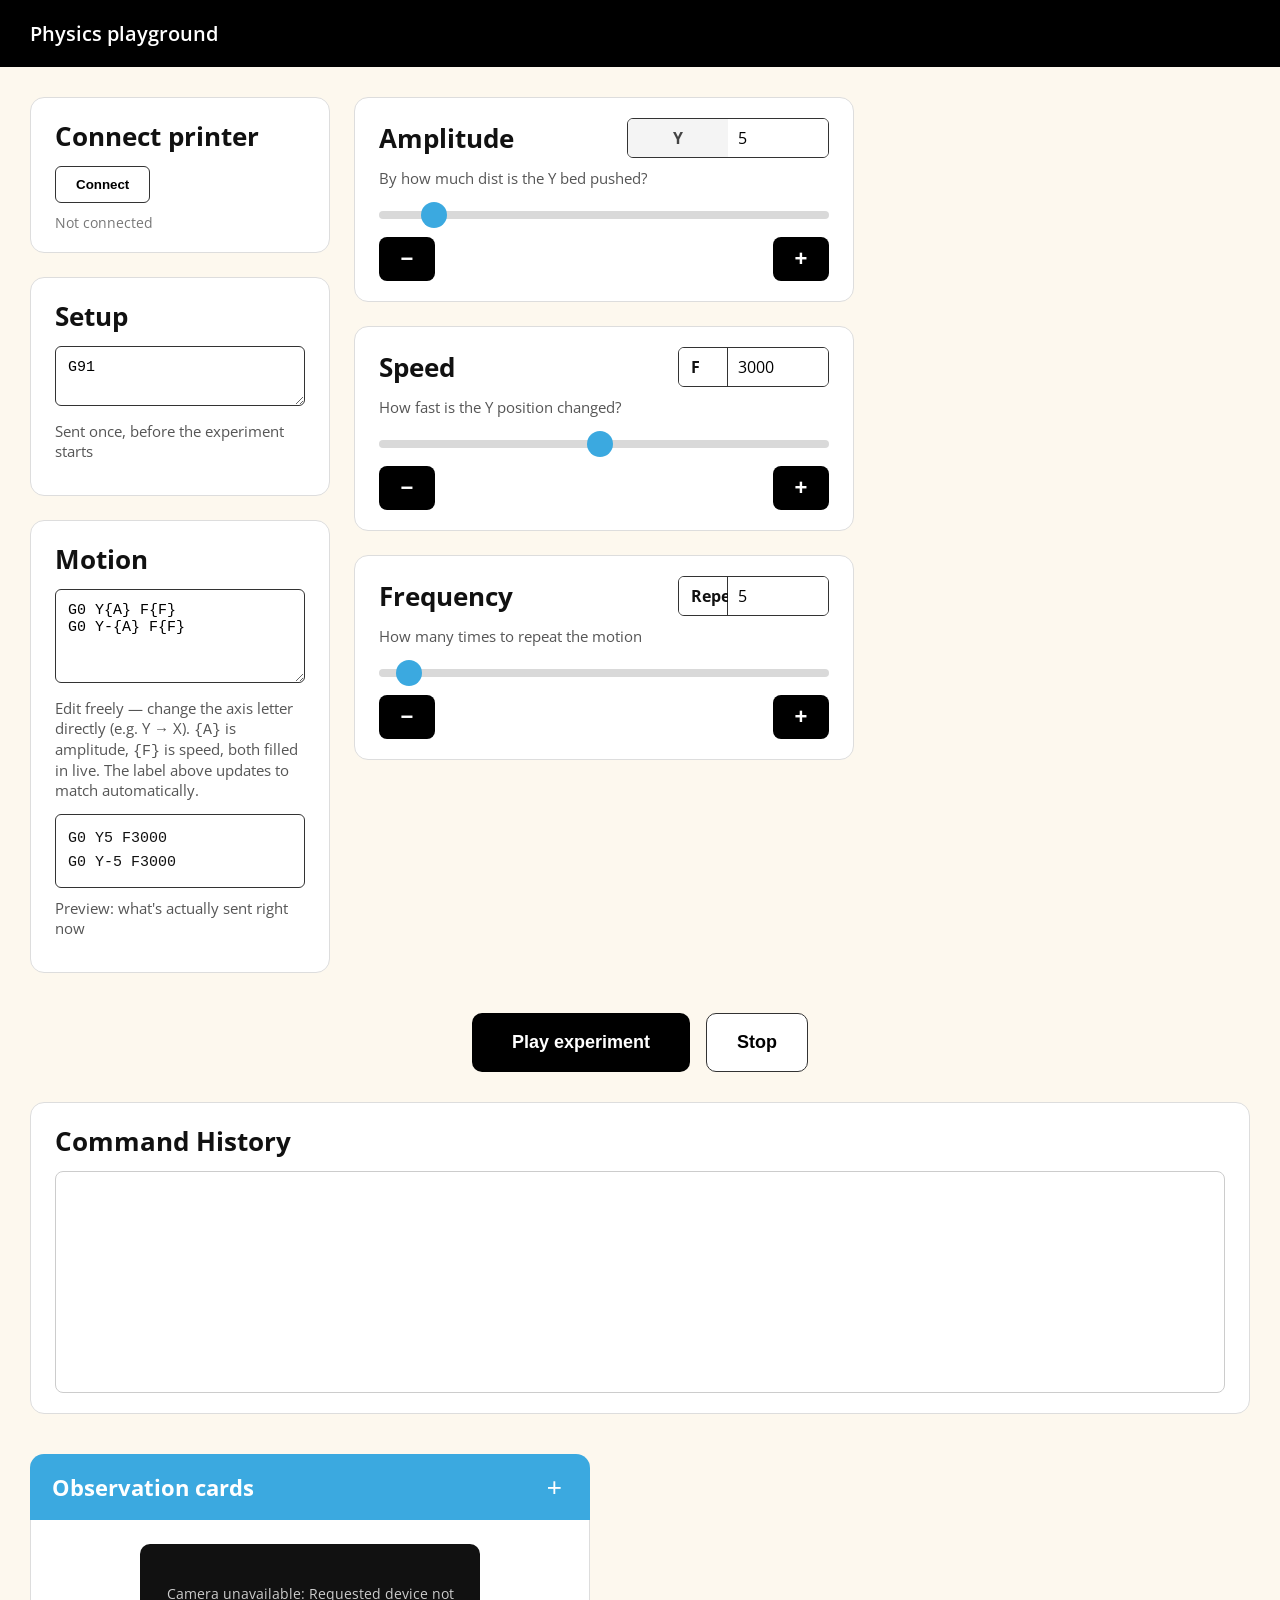
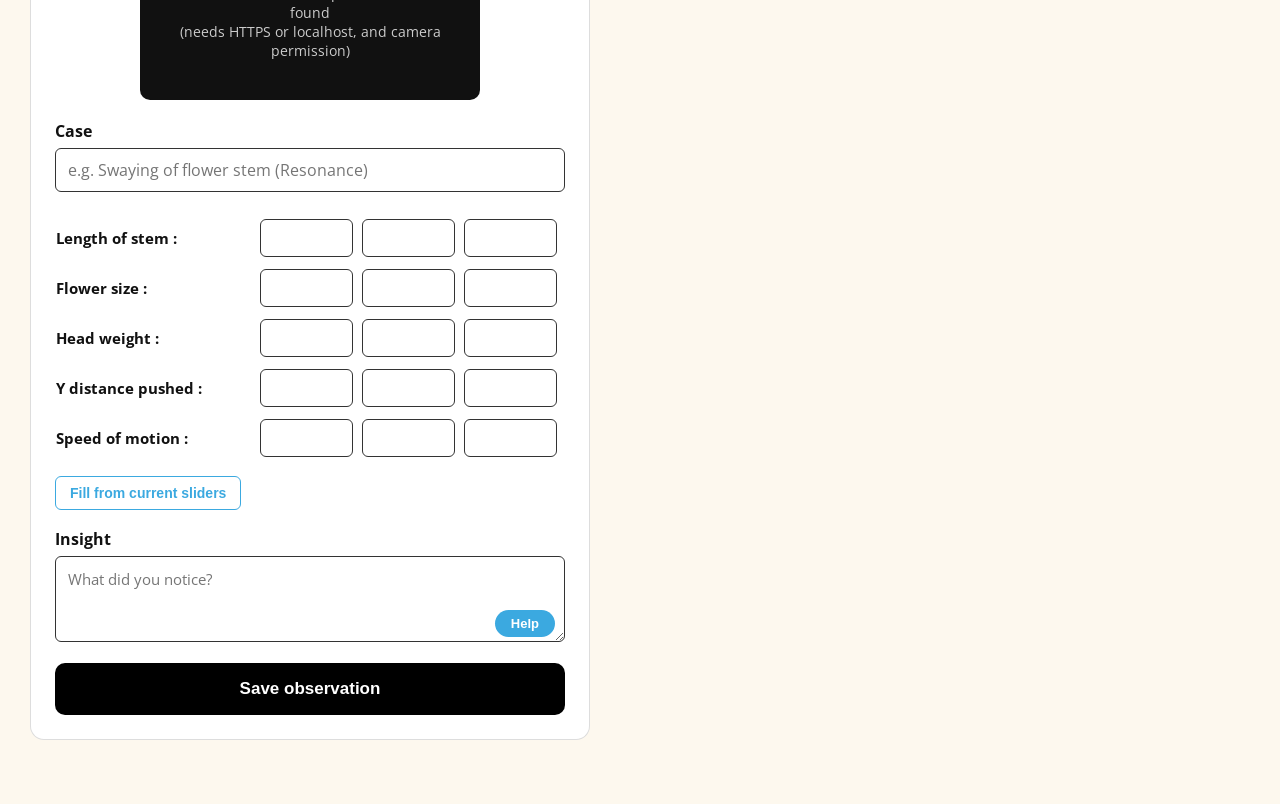
==== index.html @ 3752cb42 "Rename index (3).html to index.html" ====
<!DOCTYPE html>
<html lang="en">
<head>
    <meta charset="utf-8" />
    <link rel="stylesheet" href="style.css">
    <link rel="preconnect" href="https://fonts.googleapis.com">
    <link rel="preconnect" href="https://fonts.gstatic.com" crossorigin>
    <link href="https://fonts.googleapis.com/css2?family=Open+Sans:wght@300;400;500;600;700&display=swap" rel="stylesheet">
    <title>Physics Playground</title>
</head>
<body>

    <header class="topbar">Physics playground</header>

    <div class="grid">

        <!-- LEFT COLUMN -->
        <div class="col left-col">

            <div class="panel">
                <h2>Connect printer</h2>
                <button id="connectButton" class="outline-btn">Connect</button>
                <div id="connectStatus" class="status">Not connected</div>
            </div>

            <div class="panel">
                <h2>Setup</h2>
                <textarea id="setupInput" class="code-box" rows="2">G91</textarea>
                <div class="hint">Sent once, before the experiment starts</div>
            </div>

            <div class="panel">
                <h2>Motion</h2>
                <textarea id="motionInput" class="code-box" rows="4">G0 Y{A} F{F}
G0 Y-{A} F{F}</textarea>
                <div class="hint">Edit freely — change the axis letter directly (e.g. Y → X). <code>{A}</code> is amplitude, <code>{F}</code> is speed, both filled in live. The label above updates to match automatically.</div>
                <div id="motionPreview" class="code-box motion-preview"></div>
                <div class="hint">Preview: what's actually sent right now</div>
            </div>

        </div>

        <!-- RIGHT COLUMN -->
        <div class="col right-col">

            <div class="panel">
                <div class="panel-header">
                    <h2>Amplitude</h2>
                    <div class="value-box">
                        <input id="ampAxis" class="axis-input" type="text" value="Y" maxlength="2" readonly>
                        <input id="ampValue" type="number" value="5" min="0" max="50" step="1">
                    </div>
                </div>
                <div class="hint">By how much dist is the Y bed pushed?</div>
                <input id="ampSlider" type="range" min="0" max="50" step="1" value="5" class="slider">
                <div class="slider-buttons">
                    <button class="step-btn" data-target="amp" data-dir="-1">&minus;</button>
                    <button class="step-btn" data-target="amp" data-dir="1">+</button>
                </div>
            </div>

            <div class="panel">
                <div class="panel-header">
                    <h2>Speed</h2>
                    <div class="value-box">
                        <span class="value-label">F</span>
                        <input id="speedValue" type="number" value="3000" min="100" max="6000" step="100">
                    </div>
                </div>
                <div class="hint">How fast is the Y position changed?</div>
                <input id="speedSlider" type="range" min="100" max="6000" step="100" value="3000" class="slider">
                <div class="slider-buttons">
                    <button class="step-btn" data-target="speed" data-dir="-1">&minus;</button>
                    <button class="step-btn" data-target="speed" data-dir="1">+</button>
                </div>
            </div>

            <div class="panel">
                <div class="panel-header">
                    <h2>Frequency</h2>
                    <div class="value-box">
                        <span class="value-label">Repeat</span>
                        <input id="repeatValue" type="number" value="5" min="1" max="100" step="1">
                    </div>
                </div>
                <div class="hint">How many times to repeat the motion</div>
                <input id="repeatSlider" type="range" min="1" max="100" step="1" value="5" class="slider">
                <div class="slider-buttons">
                    <button class="step-btn" data-target="repeat" data-dir="-1">&minus;</button>
                    <button class="step-btn" data-target="repeat" data-dir="1">+</button>
                </div>
            </div>

        </div>

    </div>

    <div class="play-row">
        <button id="playButton" class="play-btn">Play experiment</button>
        <button id="stopButton" class="stop-btn">Stop</button>
    </div>

    <div class="panel console-panel">
        <h2>Command History</h2>
        <div id="console"></div>
    </div>

    <div class="obs-section">
        <div class="obs-header">
            <h2>Observation cards</h2>
            <button id="addCardButton" class="add-card-btn" title="Add new card">+</button>
        </div>
        <div id="cardsContainer"></div>
    </div>

    <script src="sketch (3).js"></script>
    <script src="observation.js"></script>
</body>
</html>
---- style.css ----
html, body {
    margin: 0;
    padding: 0;
}

body {
    font-family: "Open Sans", sans-serif;
    background: #fdf8ee;
    color: #111;
}

.topbar {
    background: #000;
    color: #fff;
    padding: 20px 30px;
    font-size: 20px;
    font-weight: 600;
}

.grid {
    display: flex;
    gap: 24px;
    padding: 30px;
    align-items: flex-start;
    flex-wrap: wrap;
}

.col {
    display: flex;
    flex-direction: column;
    gap: 24px;
}

.left-col {
    width: 300px;
}

.right-col {
    width: 500px;
}

.panel {
    border: 1px solid #ddd;
    border-radius: 14px;
    padding: 20px 24px;
    background: #fff;
}

.panel h2 {
    margin: 0 0 12px 0;
    font-size: 26px;
    font-weight: 700;
}

.panel-header {
    display: flex;
    align-items: center;
    justify-content: space-between;
    gap: 12px;
}

.panel-header h2 {
    margin: 0;
}

.value-box {
    display: flex;
    align-items: stretch;
    border: 1px solid #333;
    border-radius: 6px;
    overflow: hidden;
}

.value-label,
.axis-input {
    background: #fff;
    border: none;
    border-right: 1px solid #333;
    padding: 8px 12px;
    font-weight: 700;
    display: flex;
    align-items: center;
    width: 24px;
    text-align: center;
    font-family: inherit;
    font-size: 16px;
}

.axis-input:focus {
    outline: 2px solid #3ba9e0;
}

.axis-input[readonly] {
    background: #f4f4f4;
    color: #444;
}

.value-box input {
    border: none;
    width: 80px;
    padding: 8px 10px;
    font-family: inherit;
    font-size: 16px;
}

.value-box input:focus {
    outline: 2px solid #3ba9e0;
}

.hint {
    color: #555;
    margin: 10px 0 14px 0;
    font-size: 15px;
}

.slider {
    -webkit-appearance: none;
    width: 100%;
    height: 8px;
    border-radius: 4px;
    background: #d9d9d9;
    outline: none;
    margin: 6px 0 18px 0;
}

.slider::-webkit-slider-thumb {
    -webkit-appearance: none;
    width: 26px;
    height: 26px;
    border-radius: 50%;
    background: #3ba9e0;
    cursor: pointer;
    border: none;
}

.slider::-moz-range-thumb {
    width: 26px;
    height: 26px;
    border-radius: 50%;
    background: #3ba9e0;
    cursor: pointer;
    border: none;
}

.slider-buttons {
    display: flex;
    justify-content: space-between;
}

.step-btn {
    background: #000;
    color: #fff;
    border: none;
    border-radius: 8px;
    width: 56px;
    height: 44px;
    font-size: 22px;
    font-weight: 700;
    cursor: pointer;
}

.step-btn:hover {
    background: #222;
}

.outline-btn {
    background: #fff;
    border: 1px solid #333;
    border-radius: 6px;
    padding: 10px 20px;
    font-weight: 600;
    cursor: pointer;
}

.outline-btn:hover {
    background: #f0f0f0;
}

.status {
    margin-top: 10px;
    font-size: 14px;
    color: #777;
}

.code-box {
    width: 100%;
    box-sizing: border-box;
    border: 1px solid #333;
    border-radius: 6px;
    padding: 12px;
    font-family: monospace;
    font-size: 15px;
    background: #fff;
    resize: vertical;
    white-space: pre;
}

.motion-preview {
    white-space: pre-line;
    line-height: 1.6;
}

.play-row {
    display: flex;
    justify-content: center;
    gap: 16px;
    padding: 10px 30px 30px 30px;
}

.play-btn {
    background: #000;
    color: #fff;
    border: none;
    border-radius: 10px;
    padding: 18px 40px;
    font-size: 18px;
    font-weight: 700;
    cursor: pointer;
}

.play-btn:hover {
    background: #222;
}

.play-btn:disabled {
    background: #999;
    cursor: not-allowed;
}

.stop-btn {
    background: #fff;
    color: #000;
    border: 1px solid #333;
    border-radius: 10px;
    padding: 18px 30px;
    font-size: 18px;
    font-weight: 700;
    cursor: pointer;
}

.console-panel {
    margin: 0 30px 40px 30px;
}

#console {
    height: 200px;
    border: 1px solid #ccc;
    border-radius: 8px;
    padding: 10px;
    overflow-y: auto;
    background: #fff;
    font-family: monospace;
    font-size: 14px;
}

/* ---------------- Observation cards ---------------- */

.obs-section {
    max-width: 560px;
    margin: 0 30px 60px 30px;
}

.obs-header {
    background: #3ba9e0;
    color: #fff;
    border-radius: 14px 14px 0 0;
    padding: 18px 22px;
    display: flex;
    align-items: center;
    justify-content: space-between;
}

.obs-header h2 {
    margin: 0;
    font-size: 22px;
    font-weight: 700;
}

.add-card-btn {
    background: transparent;
    border: none;
    color: #fff;
    font-size: 26px;
    line-height: 1;
    cursor: pointer;
    padding: 0 6px;
}

.add-card-btn:hover {
    opacity: 0.8;
}

.obs-card {
    background: #fff;
    border: 1px solid #ddd;
    border-top: none;
    border-radius: 0 0 14px 14px;
    padding: 24px;
    margin-bottom: 24px;
}

.obs-card.saved {
    background: #fafffa;
}

.obs-video-wrap {
    position: relative;
    width: 100%;
    max-width: 340px;
    margin: 0 auto 20px auto;
    background: #111;
    border-radius: 10px;
    overflow: hidden;
}

.obs-video {
    width: 100%;
    display: block;
    aspect-ratio: 3 / 4;
    object-fit: cover;
    background: #111;
}

.record-btn {
    position: absolute;
    bottom: 14px;
    left: 50%;
    transform: translateX(-50%);
    width: 46px;
    height: 46px;
    border-radius: 50%;
    background: #d33;
    border: 3px solid #fff;
    cursor: pointer;
}

.record-btn.recording {
    background: #d33;
    animation: pulse 1s infinite;
}

@keyframes pulse {
    0%   { box-shadow: 0 0 0 0 rgba(221,51,51,0.6); }
    70%  { box-shadow: 0 0 0 12px rgba(221,51,51,0); }
    100% { box-shadow: 0 0 0 0 rgba(221,51,51,0); }
}

.record-timer {
    position: absolute;
    top: 10px;
    right: 12px;
    background: rgba(0,0,0,0.6);
    color: #fff;
    padding: 2px 8px;
    border-radius: 6px;
    font-family: monospace;
    font-size: 13px;
}

.camera-error {
    color: #ccc;
    text-align: center;
    padding: 40px 12px;
    font-size: 14px;
}

.obs-field {
    margin-bottom: 16px;
}

.obs-field label {
    display: block;
    font-weight: 700;
    margin-bottom: 6px;
}

.case-input {
    width: 100%;
    box-sizing: border-box;
    border: 1px solid #333;
    border-radius: 6px;
    padding: 10px 12px;
    font-family: inherit;
    font-size: 16px;
}

.obs-table {
    width: 100%;
    border-collapse: separate;
    border-spacing: 0 10px;
    margin-bottom: 8px;
}

.obs-table th {
    text-align: left;
    font-weight: 700;
    font-size: 15px;
    padding-right: 10px;
    white-space: nowrap;
    width: 40%;
}

.obs-table td {
    padding-right: 8px;
}

.obs-table input {
    width: 100%;
    box-sizing: border-box;
    border: 1px solid #333;
    border-radius: 6px;
    padding: 8px;
    font-family: inherit;
    font-size: 15px;
}

.fill-btn {
    background: #fff;
    border: 1px solid #3ba9e0;
    color: #3ba9e0;
    border-radius: 6px;
    padding: 8px 14px;
    font-size: 14px;
    font-weight: 600;
    cursor: pointer;
    margin-bottom: 18px;
}

.fill-btn:hover {
    background: #eaf7ff;
}

.insight-wrap {
    position: relative;
}

.insight-input {
    width: 100%;
    box-sizing: border-box;
    border: 1px solid #333;
    border-radius: 6px;
    padding: 12px;
    font-family: inherit;
    font-size: 15px;
    resize: vertical;
}

.help-btn {
    position: absolute;
    bottom: 10px;
    right: 10px;
    background: #3ba9e0;
    color: #fff;
    border: none;
    border-radius: 20px;
    padding: 6px 16px;
    font-size: 13px;
    font-weight: 700;
    cursor: pointer;
}

.help-btn:hover {
    background: #2f92c4;
}

.save-obs-btn {
    display: block;
    width: 100%;
    background: #000;
    color: #fff;
    border: none;
    border-radius: 10px;
    padding: 16px;
    font-size: 17px;
    font-weight: 700;
    cursor: pointer;
}

.save-obs-btn:disabled {
    background: #2e7d32;
    cursor: default;
}

.download-link {
    display: inline-block;
    margin-top: 14px;
    color: #3ba9e0;
    font-weight: 600;
    text-decoration: none;
}

.download-link:hover {
    text-decoration: underline;
}

[readonly] {
    background: #f6f6f6;
}
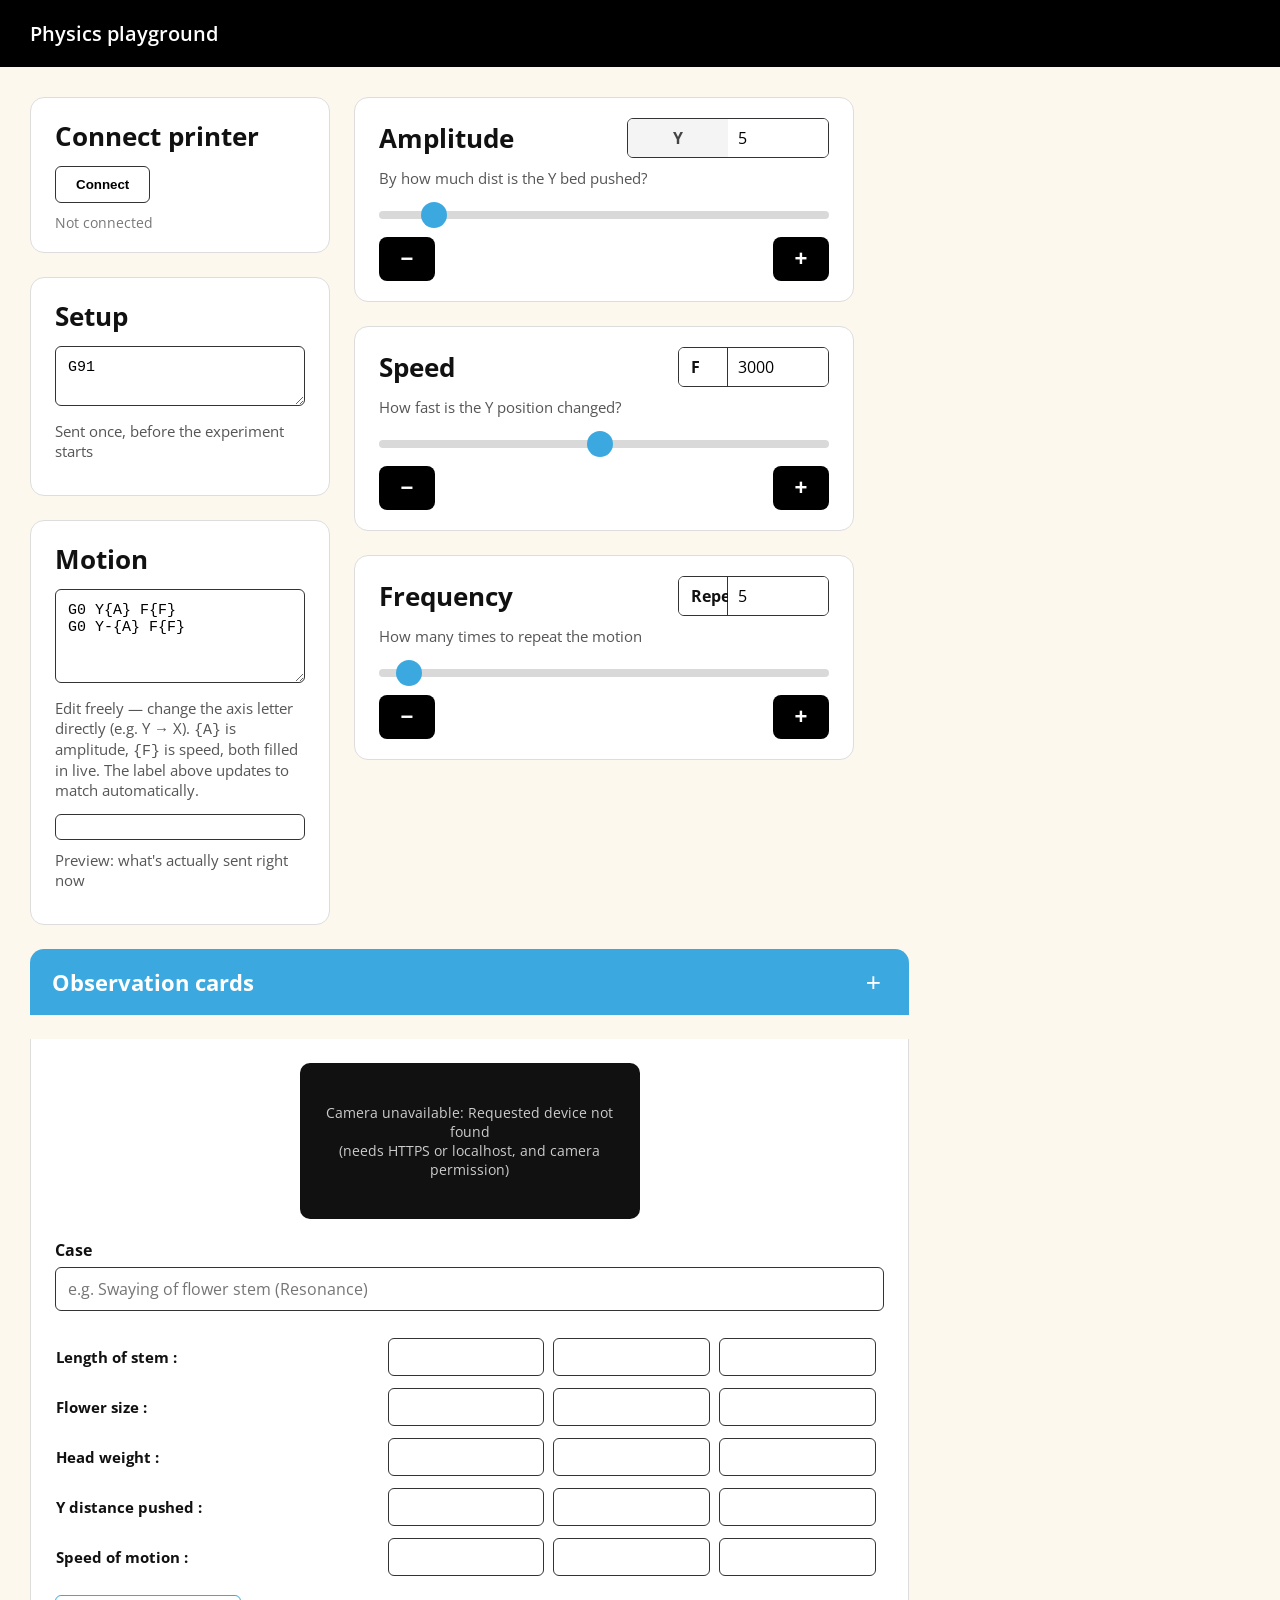
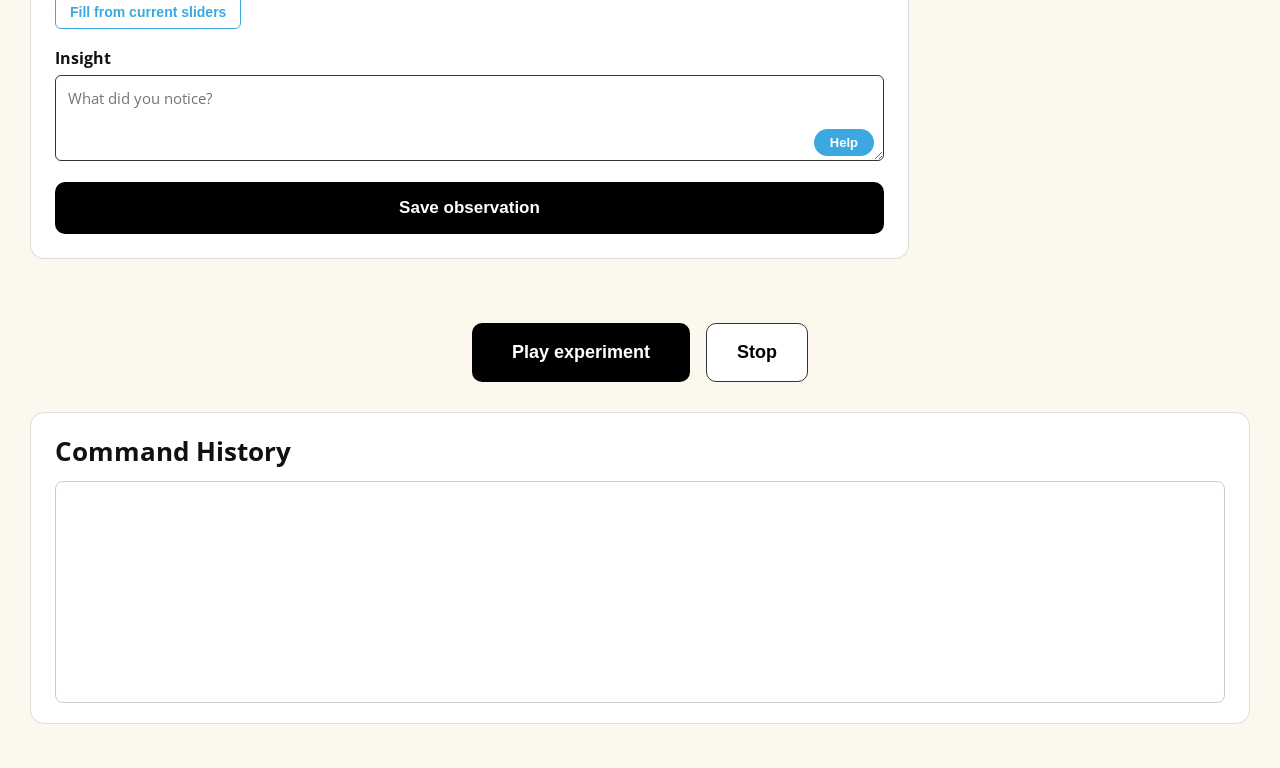
==== commit 8edd6ee9: "Refactor observation section and update script source" ====
--- a/index.html
+++ b/index.html
@@ -93,6 +93,15 @@
 
         </div>
 
+        <!-- OBSERVATION COLUMN -->
+        <div class="col obs-col">
+            <div class="obs-header">
+                <h2>Observation cards</h2>
+                <button id="addCardButton" class="add-card-btn" title="Add new card">+</button>
+            </div>
+            <div id="cardsContainer"></div>
+        </div>
+
     </div>
 
     <div class="play-row">
@@ -105,15 +114,7 @@
         <div id="console"></div>
     </div>
 
-    <div class="obs-section">
-        <div class="obs-header">
-            <h2>Observation cards</h2>
-            <button id="addCardButton" class="add-card-btn" title="Add new card">+</button>
-        </div>
-        <div id="cardsContainer"></div>
-    </div>
-
-    <script src="sketch (3).js"></script>
+    <script src="sketch.js"></script>
     <script src="observation.js"></script>
 </body>
 </html>
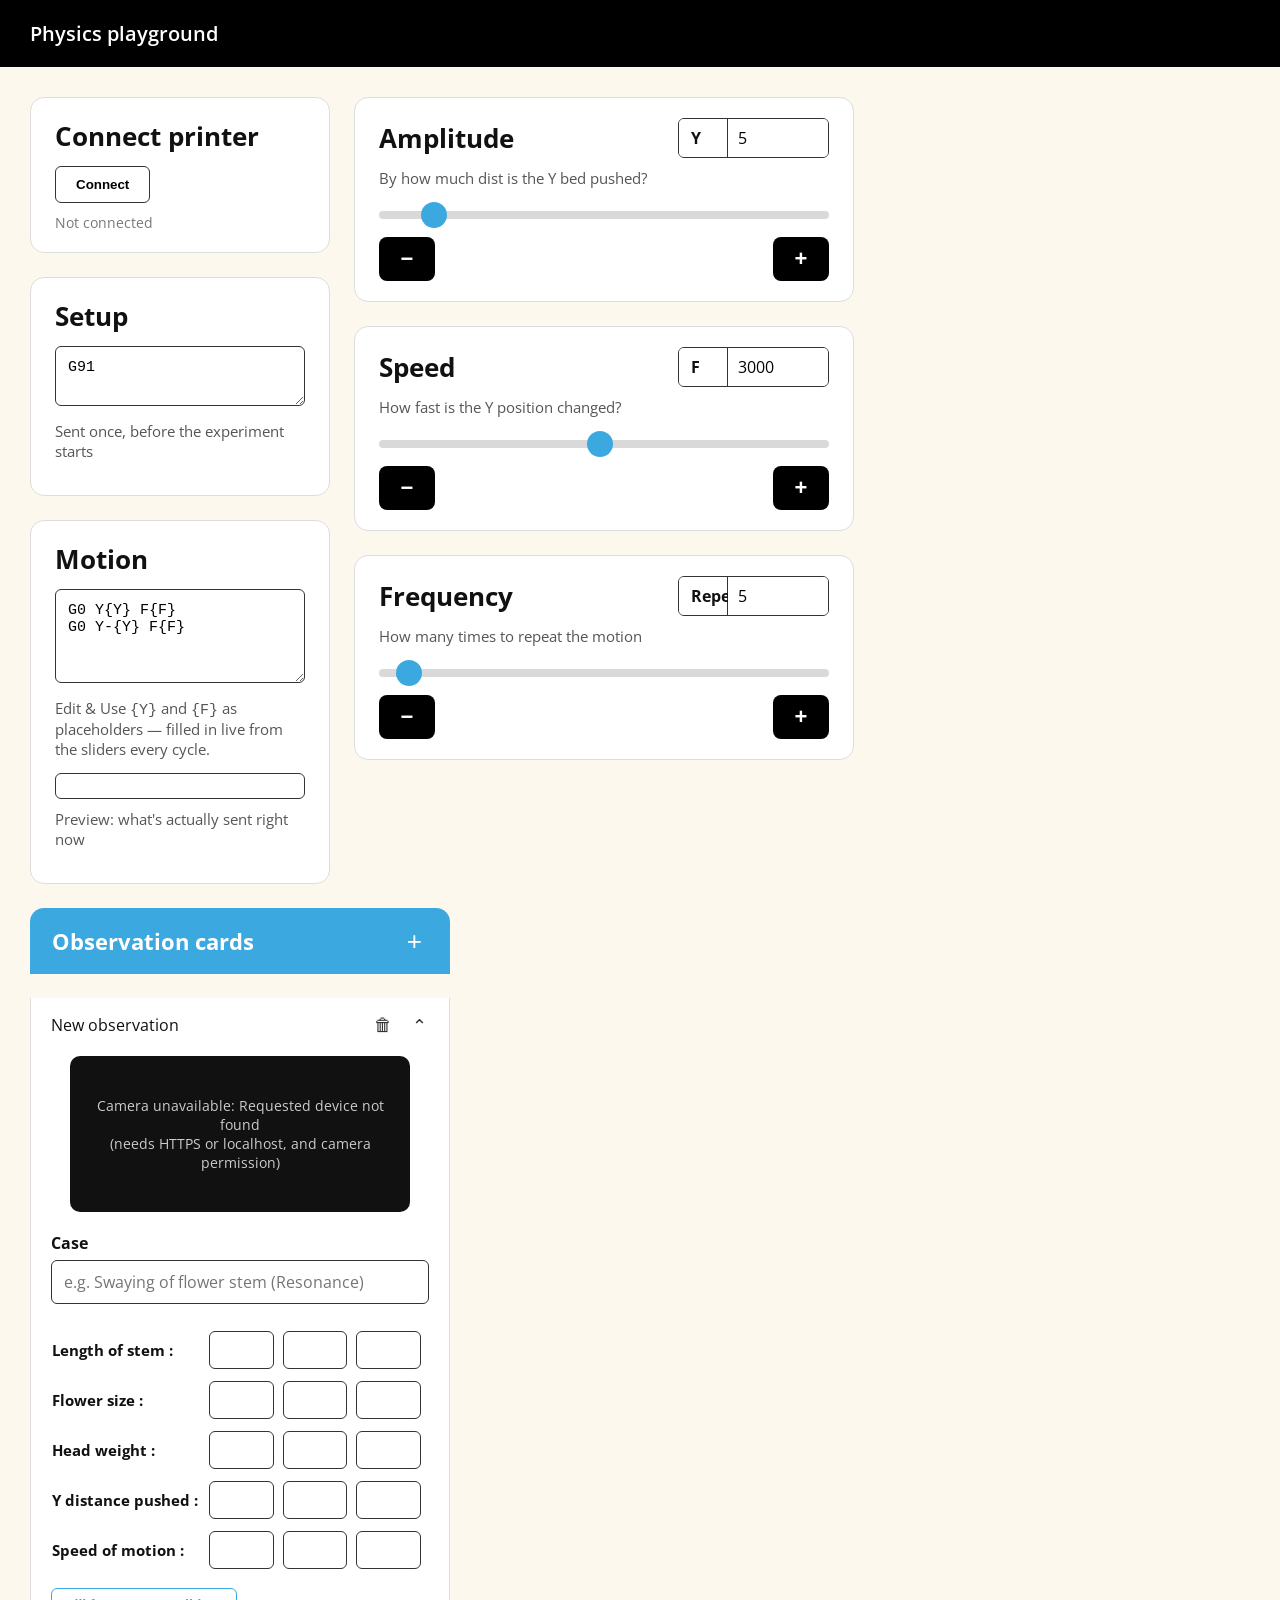
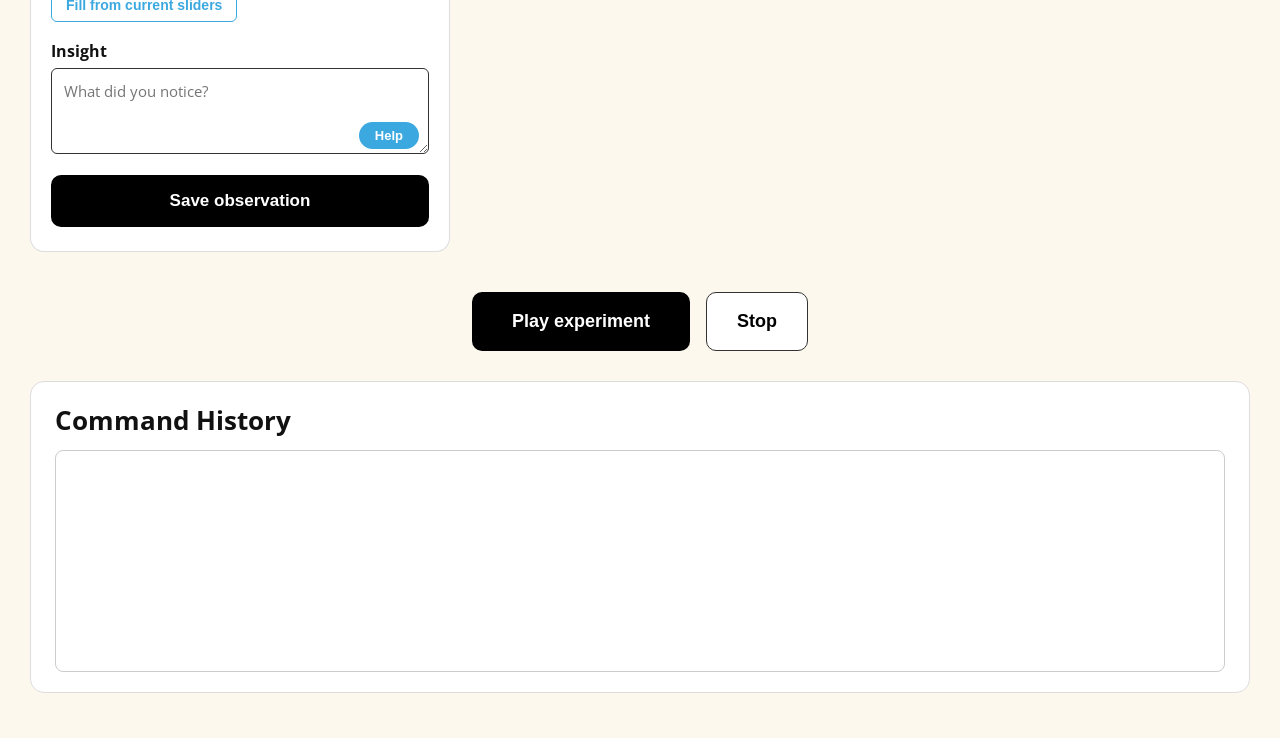
==== commit 153a65dc: "Update index.html" ====
--- a/index.html
+++ b/index.html
@@ -31,9 +31,9 @@
 
             <div class="panel">
                 <h2>Motion</h2>
-                <textarea id="motionInput" class="code-box" rows="4">G0 Y{A} F{F}
-G0 Y-{A} F{F}</textarea>
-                <div class="hint">Edit freely — change the axis letter directly (e.g. Y → X). <code>{A}</code> is amplitude, <code>{F}</code> is speed, both filled in live. The label above updates to match automatically.</div>
+                <textarea id="motionInput" class="code-box" rows="4">G0 Y{Y} F{F}
+G0 Y-{Y} F{F}</textarea>
+                <div class="hint">Edit & Use <code>{Y}</code> and <code>{F}</code> as placeholders — filled in live from the sliders every cycle.</div>
                 <div id="motionPreview" class="code-box motion-preview"></div>
                 <div class="hint">Preview: what's actually sent right now</div>
             </div>
@@ -47,7 +47,7 @@
                 <div class="panel-header">
                     <h2>Amplitude</h2>
                     <div class="value-box">
-                        <input id="ampAxis" class="axis-input" type="text" value="Y" maxlength="2" readonly>
+                        <span class="value-label">Y</span>
                         <input id="ampValue" type="number" value="5" min="0" max="50" step="1">
                     </div>
                 </div>
--- a/style.css
+++ b/style.css
@@ -255,9 +255,8 @@
 
 /* ---------------- Observation cards ---------------- */
 
-.obs-section {
-    max-width: 560px;
-    margin: 0 30px 60px 30px;
+.obs-col {
+    width: 420px;
 }
 
 .obs-header {
@@ -290,13 +289,77 @@
     opacity: 0.8;
 }
 
-.obs-card {
-    background: #fff;
+#cardsContainer {
     border: 1px solid #ddd;
     border-top: none;
     border-radius: 0 0 14px 14px;
-    padding: 24px;
-    margin-bottom: 24px;
+    background: #fff;
+    overflow: hidden;
+}
+
+.obs-card {
+    border-bottom: 1px solid #eee;
+}
+
+.obs-card:last-child {
+    border-bottom: none;
+}
+
+.obs-card-header {
+    display: flex;
+    align-items: center;
+    justify-content: space-between;
+    gap: 12px;
+    padding: 16px 20px;
+    cursor: pointer;
+}
+
+.obs-card-title {
+    font-size: 16px;
+    color: #111;
+    overflow: hidden;
+    text-overflow: ellipsis;
+    white-space: nowrap;
+    flex: 1;
+}
+
+.obs-card-actions {
+    display: flex;
+    align-items: center;
+    gap: 16px;
+    flex-shrink: 0;
+}
+
+.delete-btn,
+.toggle-btn {
+    background: none;
+    border: none;
+    cursor: pointer;
+    font-size: 18px;
+    color: #333;
+    padding: 2px;
+    line-height: 1;
+}
+
+.delete-btn:hover {
+    color: #d33;
+}
+
+.toggle-btn {
+    transition: transform 0.15s ease;
+    display: inline-block;
+}
+
+.obs-card:not(.collapsed) .toggle-btn {
+    transform: rotate(180deg);
+}
+
+.obs-card-body {
+    padding: 4px 20px 24px 20px;
+}
+
+.obs-card.collapsed .obs-card-body {
+    display: none;
 }
 
 .obs-card.saved {
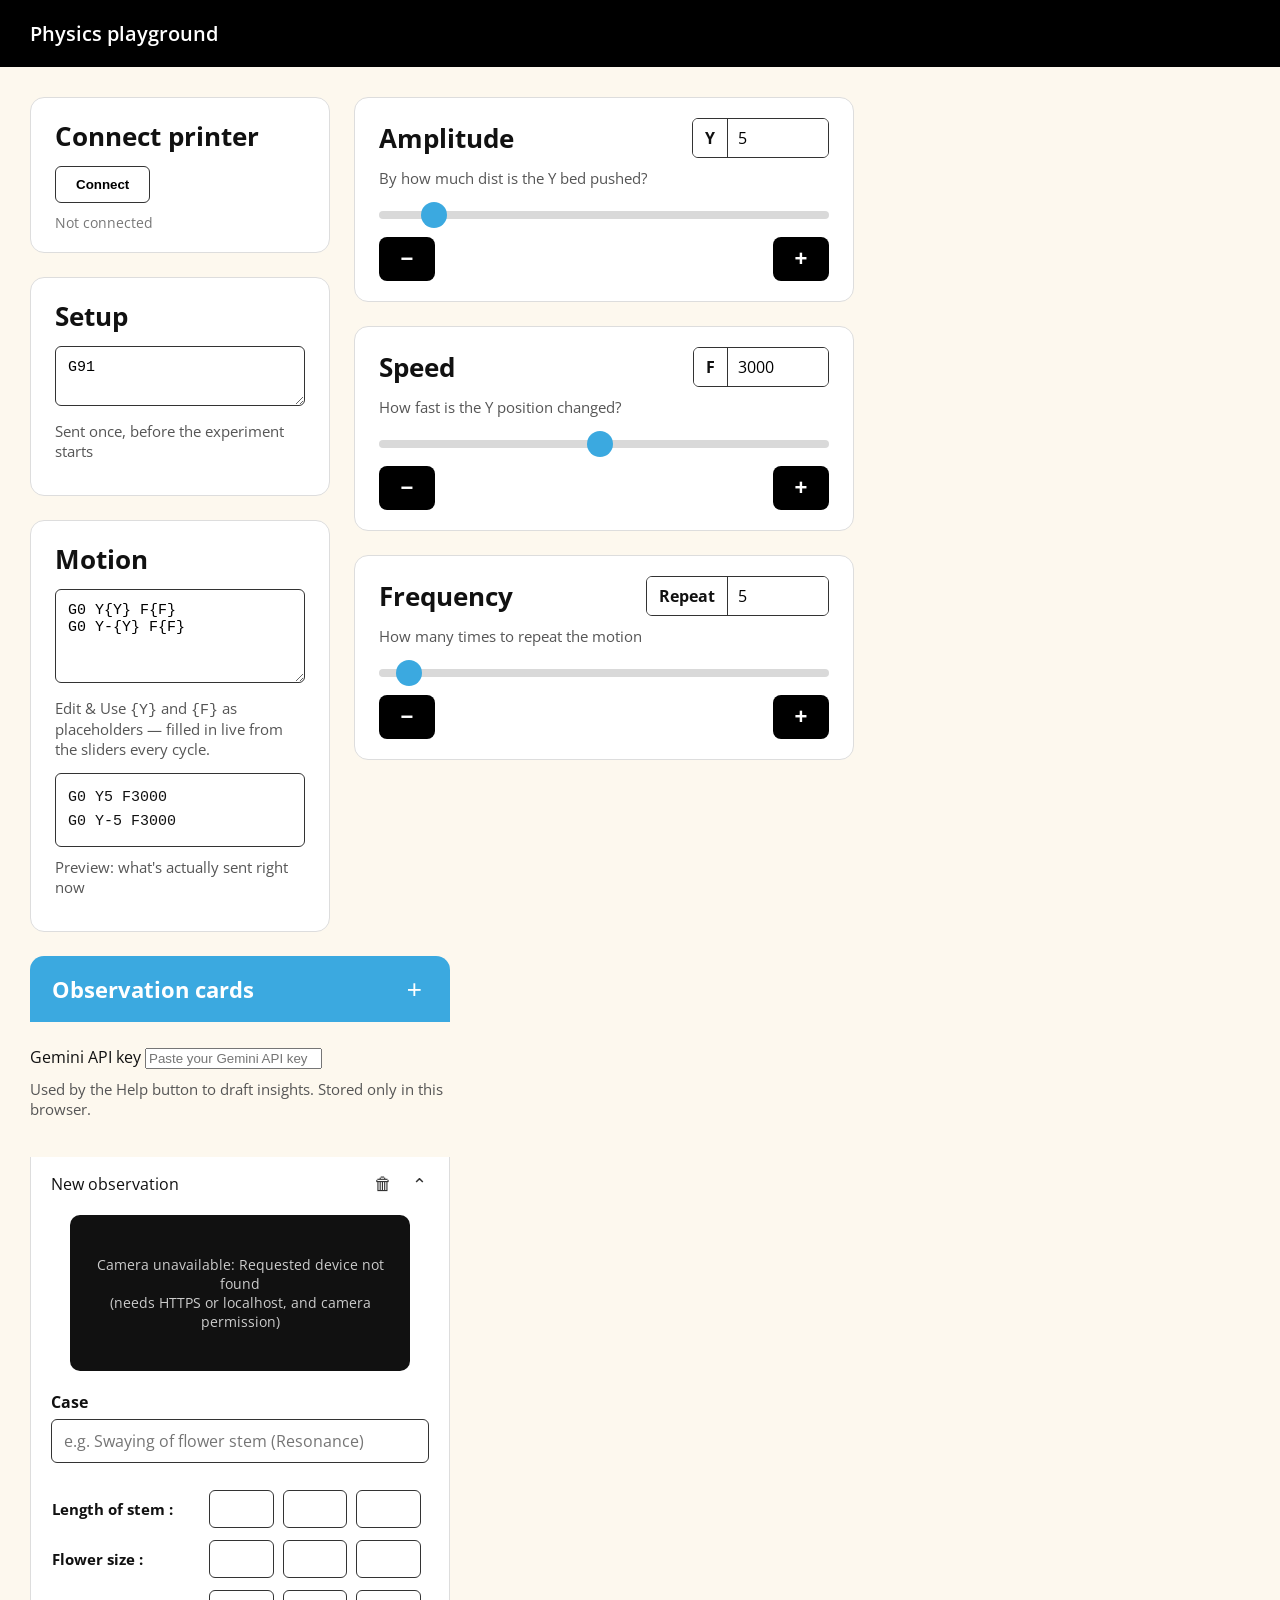
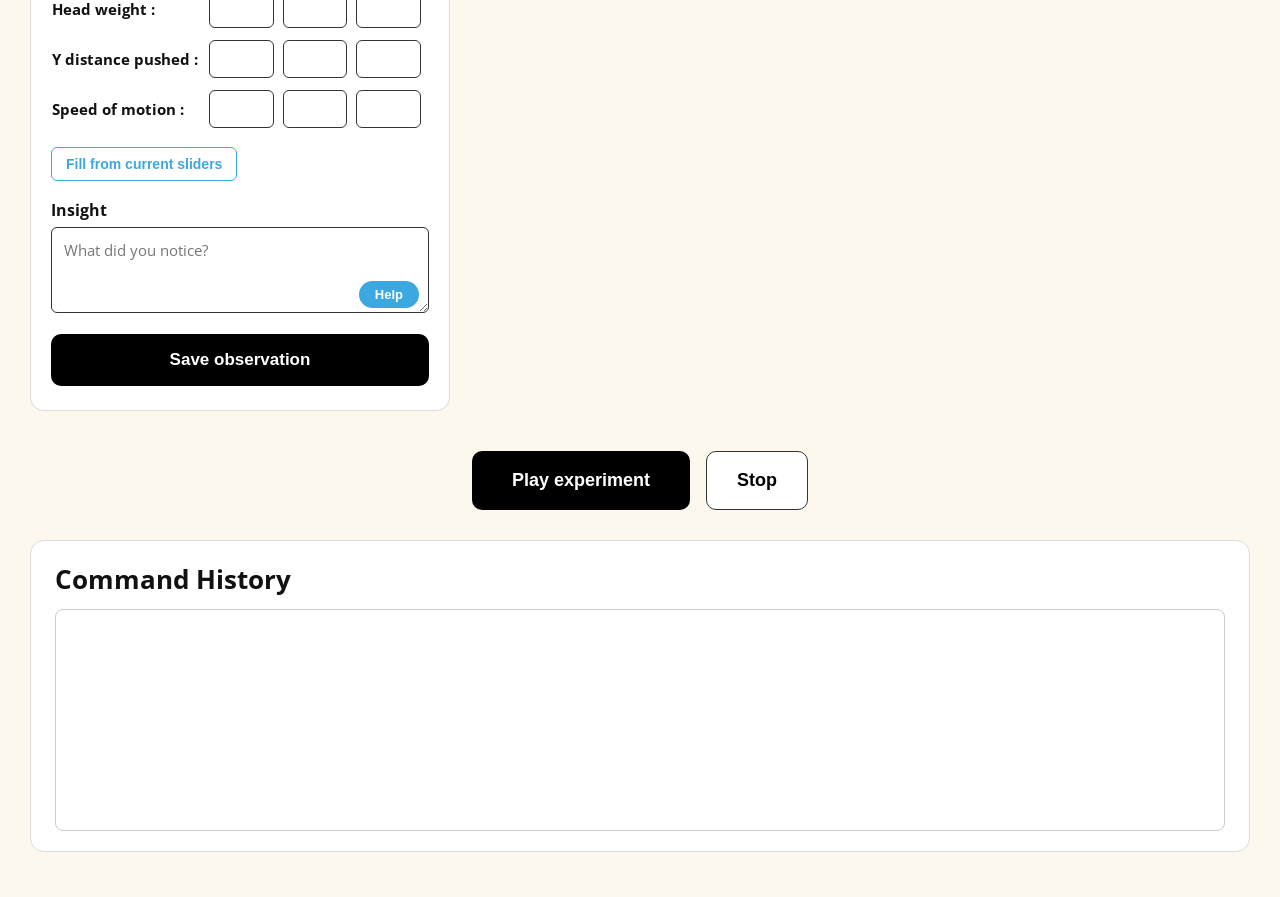
==== commit a0d8cf0a: "Add Gemini API key input section to index.html Added a section for Gemini API key input with a hint." ====
--- a/index.html
+++ b/index.html
@@ -99,6 +99,11 @@
                 <h2>Observation cards</h2>
                 <button id="addCardButton" class="add-card-btn" title="Add new card">+</button>
             </div>
+            <div class="ai-settings">
+                <label for="geminiKey">Gemini API key</label>
+                <input type="password" id="geminiKey" placeholder="Paste your Gemini API key">
+                <div class="hint">Used by the Help button to draft insights. Stored only in this browser.</div>
+            </div>
             <div id="cardsContainer"></div>
         </div>
 
--- a/style.css
+++ b/style.css
@@ -71,28 +71,13 @@
     overflow: hidden;
 }
 
-.value-label,
-.axis-input {
-    background: #fff;
-    border: none;
+.value-label {
+    background: #fff;
     border-right: 1px solid #333;
     padding: 8px 12px;
     font-weight: 700;
     display: flex;
     align-items: center;
-    width: 24px;
-    text-align: center;
-    font-family: inherit;
-    font-size: 16px;
-}
-
-.axis-input:focus {
-    outline: 2px solid #3ba9e0;
-}
-
-.axis-input[readonly] {
-    background: #f4f4f4;
-    color: #444;
 }
 
 .value-box input {
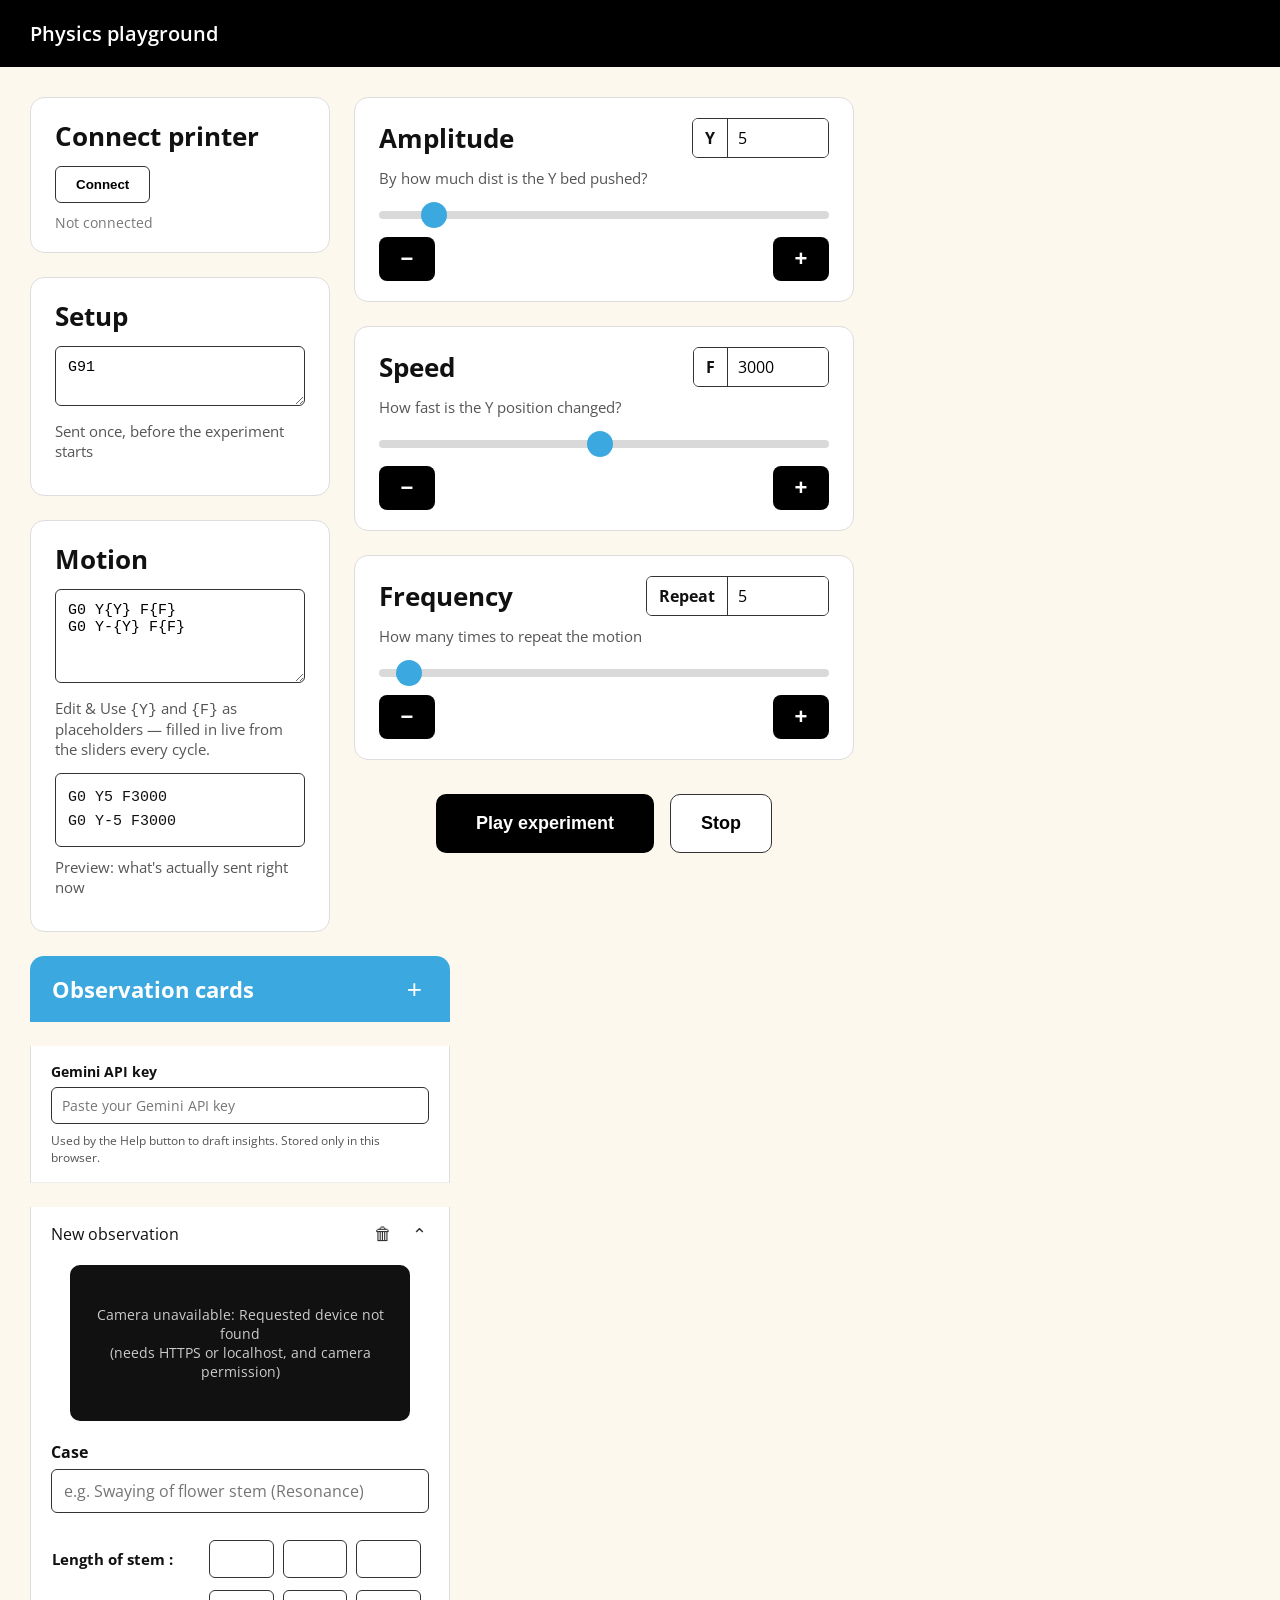
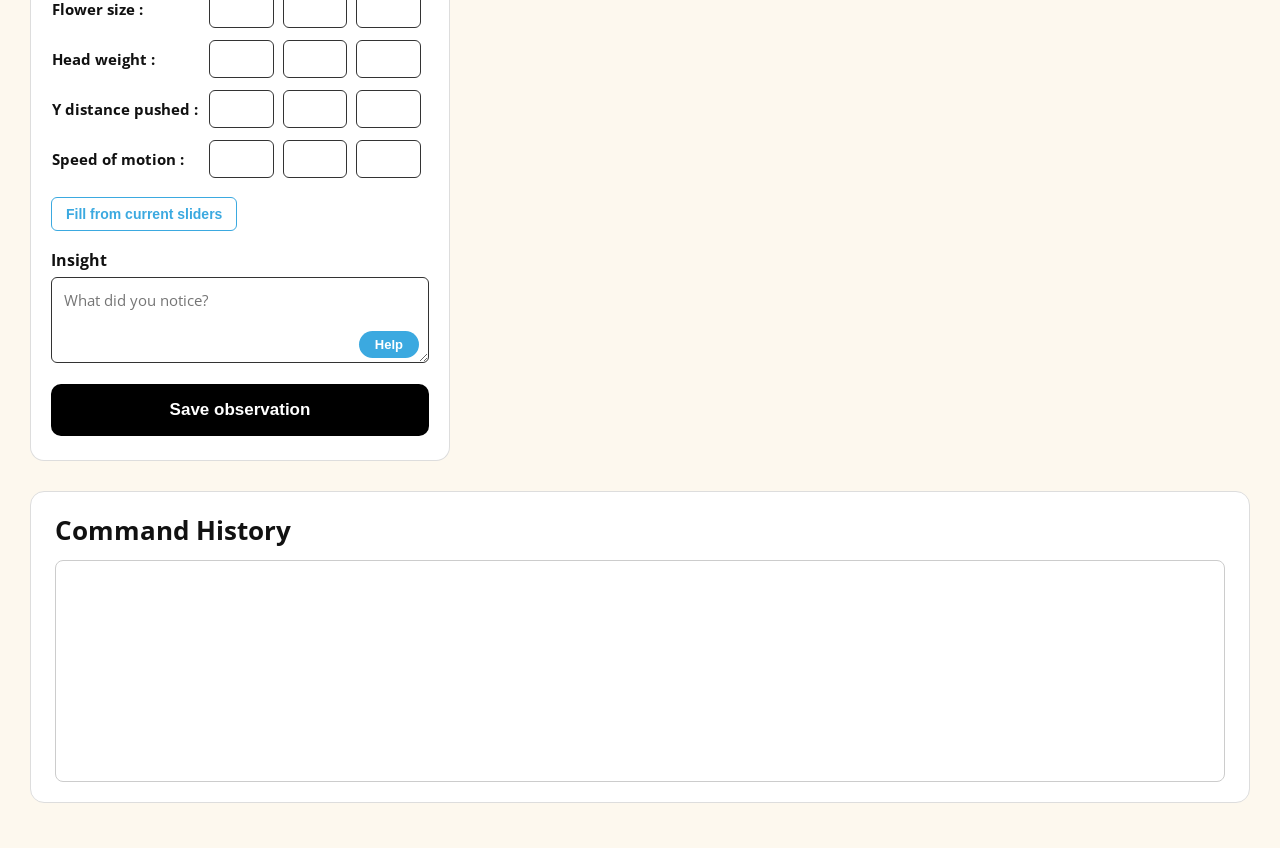
==== commit a4ca556e: "Add play and stop buttons to the play row" ====
--- a/index.html
+++ b/index.html
@@ -91,6 +91,11 @@
                 </div>
             </div>
 
+            <div class="play-row">
+                <button id="playButton" class="play-btn">Play experiment</button>
+                <button id="stopButton" class="stop-btn">Stop</button>
+            </div>
+
         </div>
 
         <!-- OBSERVATION COLUMN -->
@@ -109,17 +114,12 @@
 
     </div>
 
-    <div class="play-row">
-        <button id="playButton" class="play-btn">Play experiment</button>
-        <button id="stopButton" class="stop-btn">Stop</button>
-    </div>
-
     <div class="panel console-panel">
         <h2>Command History</h2>
         <div id="console"></div>
     </div>
 
-    <script src="sketch.js"></script>
-    <script src="observation.js"></script>
+    <script src="sketch.js?v=2"></script>
+    <script src="observation.js?v=2"></script>
 </body>
 </html>
--- a/style.css
+++ b/style.css
@@ -272,6 +272,36 @@
 
 .add-card-btn:hover {
     opacity: 0.8;
+}
+
+.ai-settings {
+    background: #fff;
+    border-left: 1px solid #ddd;
+    border-right: 1px solid #ddd;
+    border-bottom: 1px solid #eee;
+    padding: 16px 20px;
+}
+
+.ai-settings label {
+    display: block;
+    font-weight: 700;
+    font-size: 14px;
+    margin-bottom: 6px;
+}
+
+.ai-settings input {
+    width: 100%;
+    box-sizing: border-box;
+    border: 1px solid #333;
+    border-radius: 6px;
+    padding: 8px 10px;
+    font-family: inherit;
+    font-size: 14px;
+}
+
+.ai-settings .hint {
+    font-size: 12px;
+    margin: 8px 0 0 0;
 }
 
 #cardsContainer {
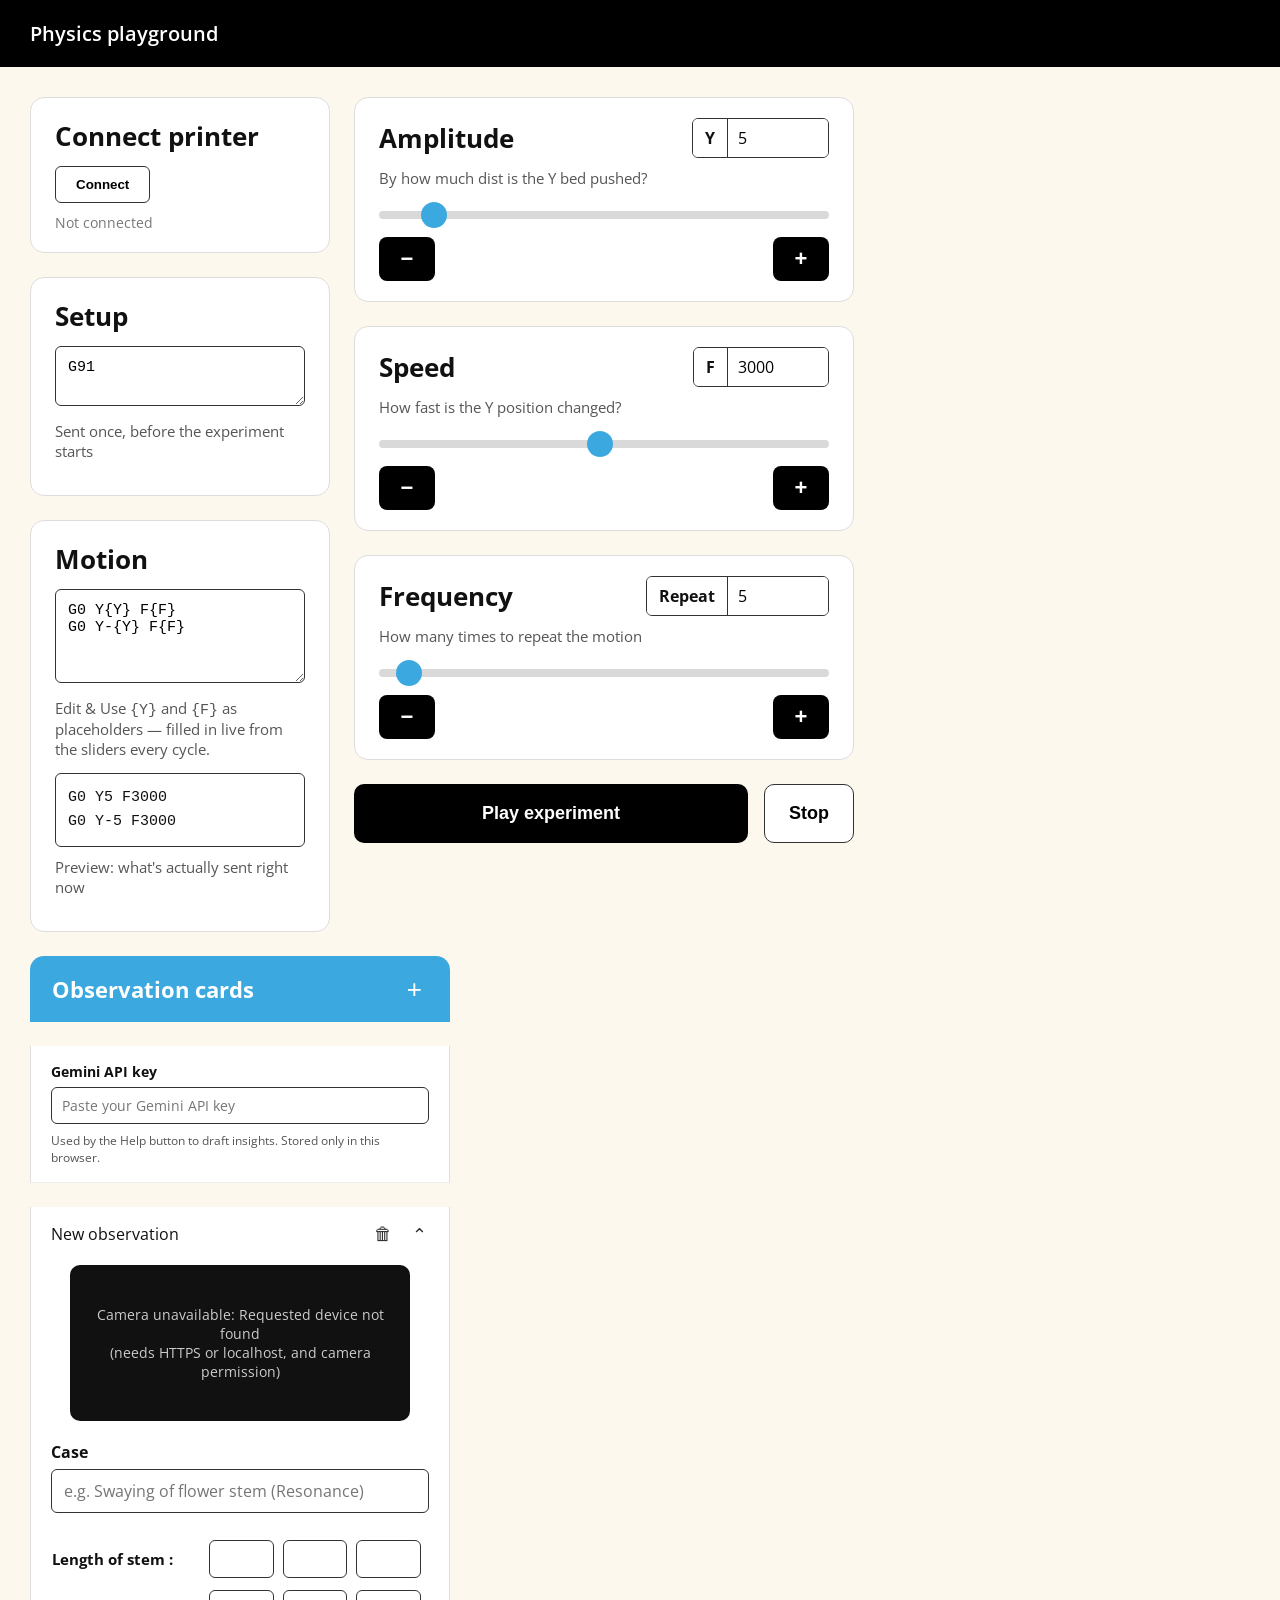
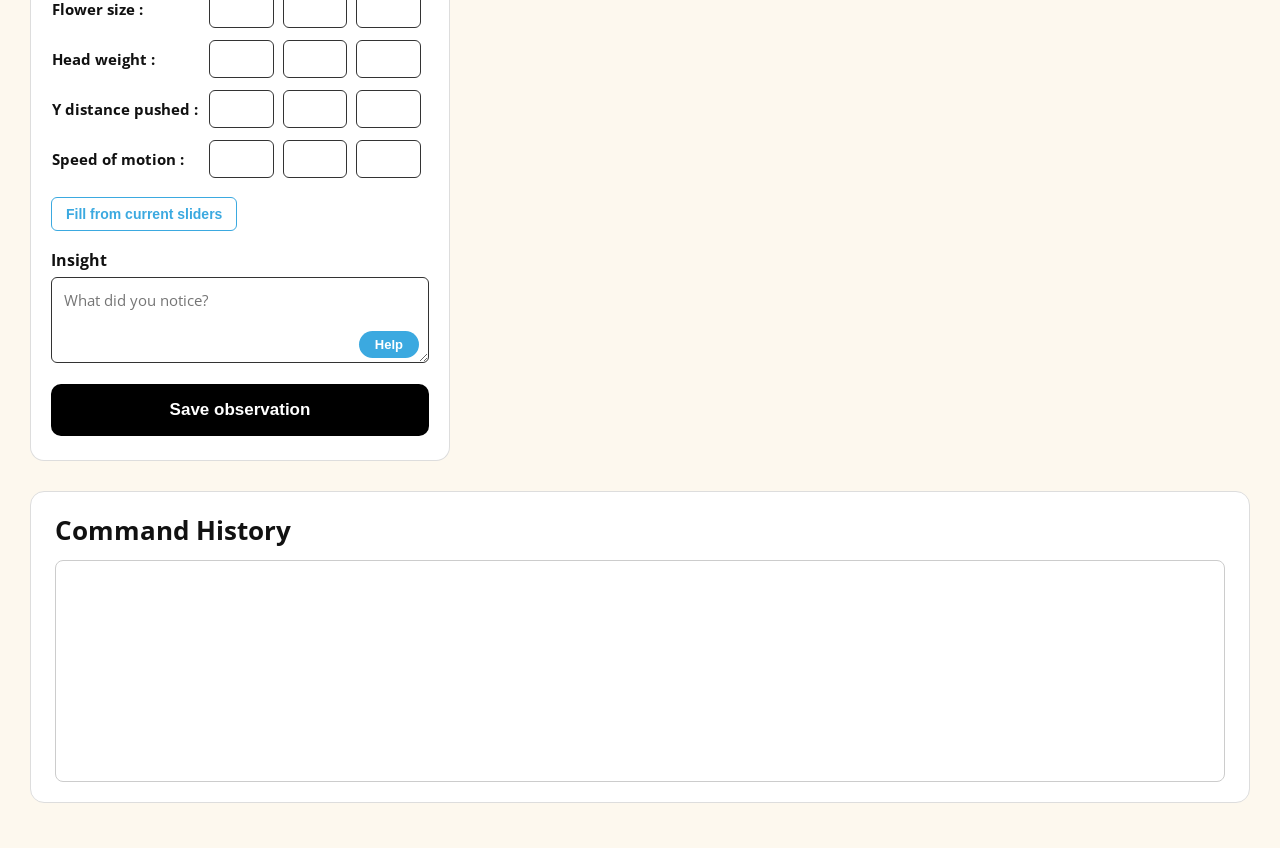
==== commit 8964122f: "Update script version numbers in index.html" ====
--- a/index.html
+++ b/index.html
@@ -119,7 +119,7 @@
         <div id="console"></div>
     </div>
 
-    <script src="sketch.js?v=2"></script>
-    <script src="observation.js?v=2"></script>
+    <script src="sketch.js?v=3"></script>
+    <script src="observation.js?v=3"></script>
 </body>
 </html>
--- a/style.css
+++ b/style.css
@@ -187,17 +187,16 @@
 
 .play-row {
     display: flex;
-    justify-content: center;
     gap: 16px;
-    padding: 10px 30px 30px 30px;
 }
 
 .play-btn {
+    flex: 1;
     background: #000;
     color: #fff;
     border: none;
     border-radius: 10px;
-    padding: 18px 40px;
+    padding: 18px 24px;
     font-size: 18px;
     font-weight: 700;
     cursor: pointer;
@@ -217,7 +216,7 @@
     color: #000;
     border: 1px solid #333;
     border-radius: 10px;
-    padding: 18px 30px;
+    padding: 18px 24px;
     font-size: 18px;
     font-weight: 700;
     cursor: pointer;
